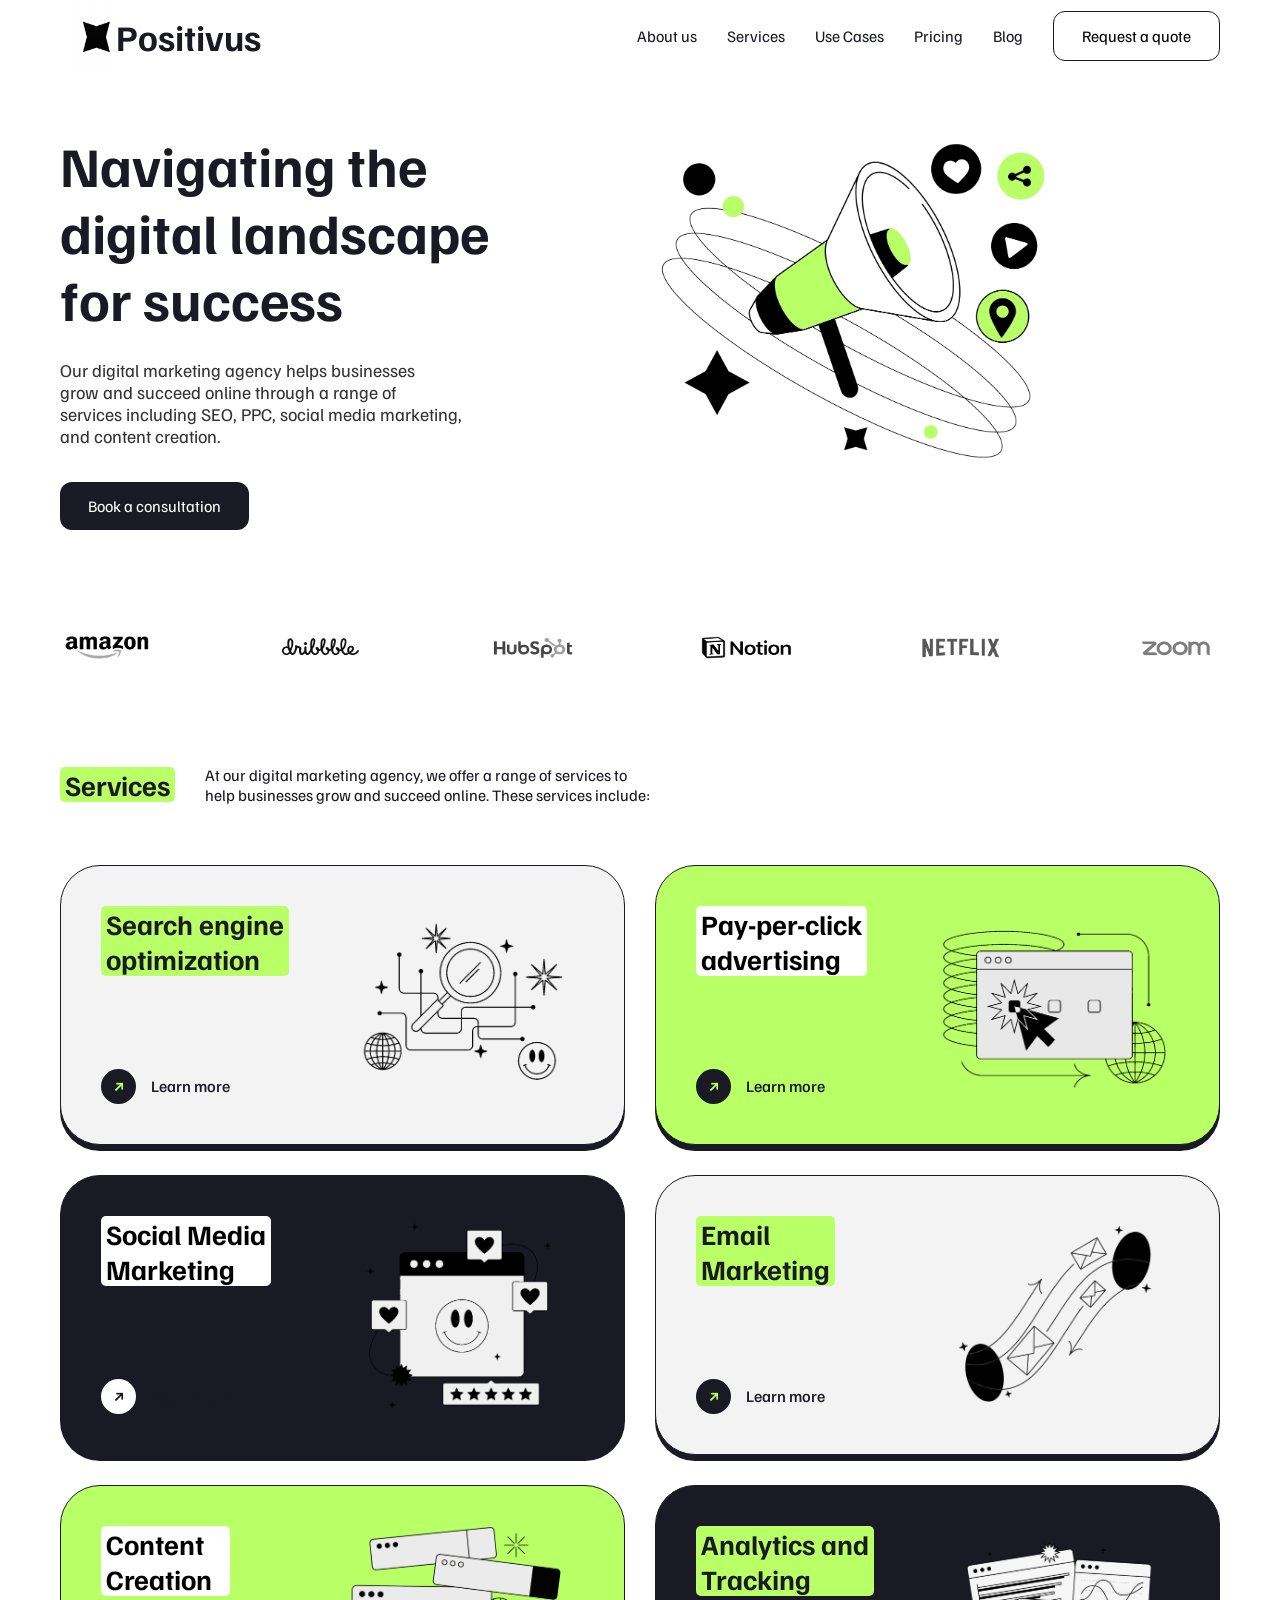
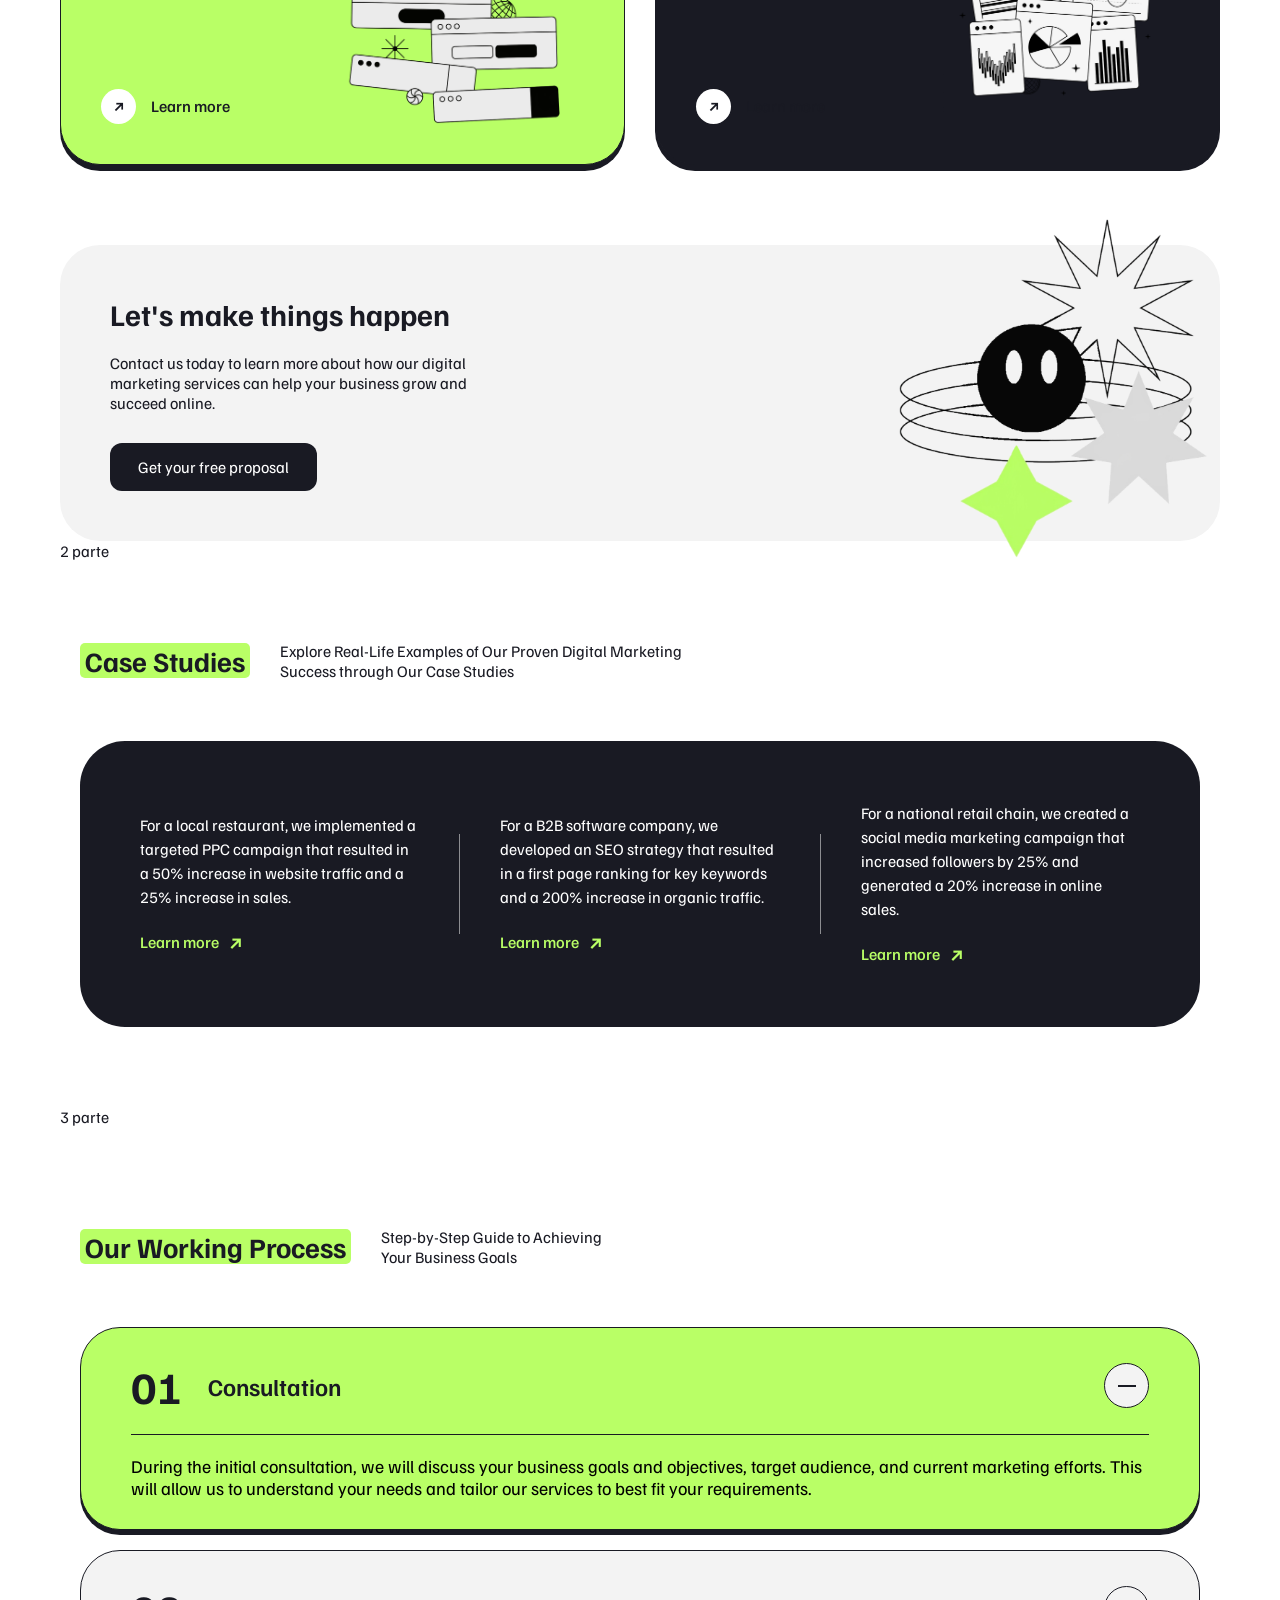
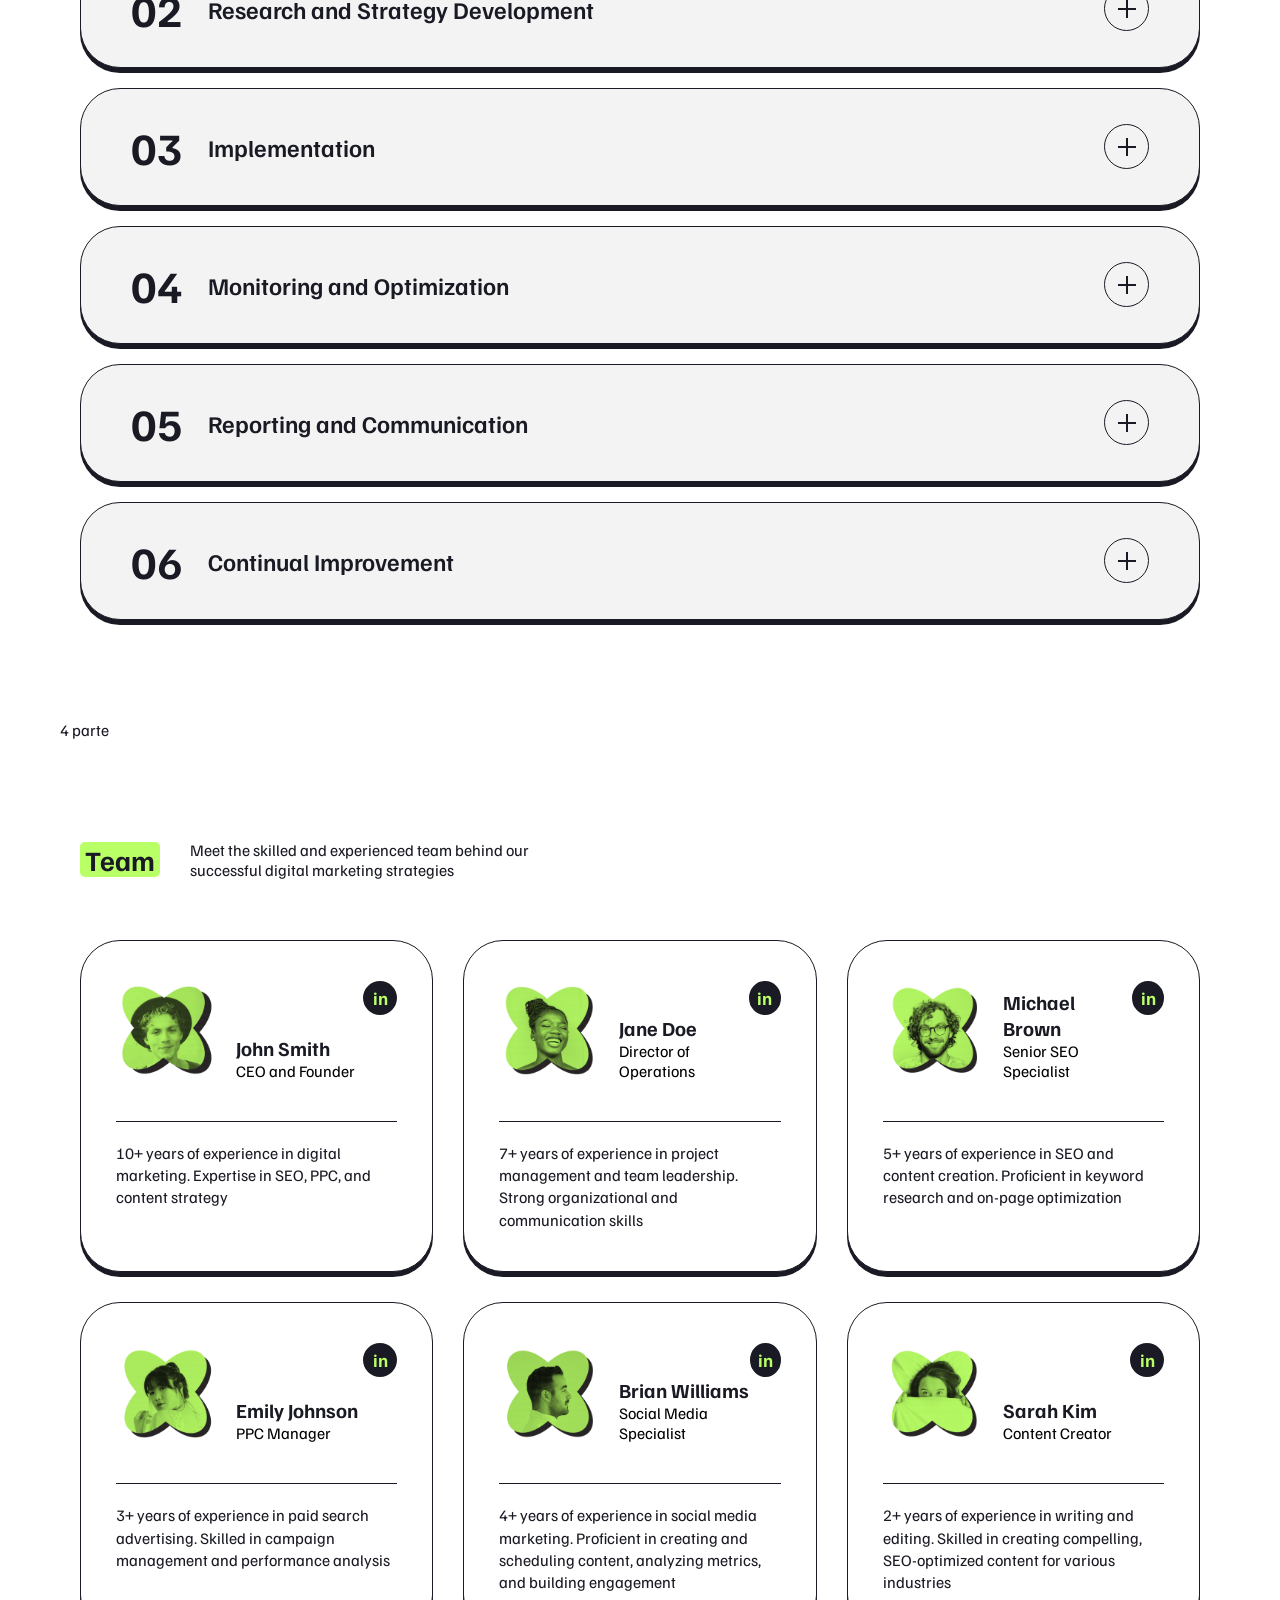
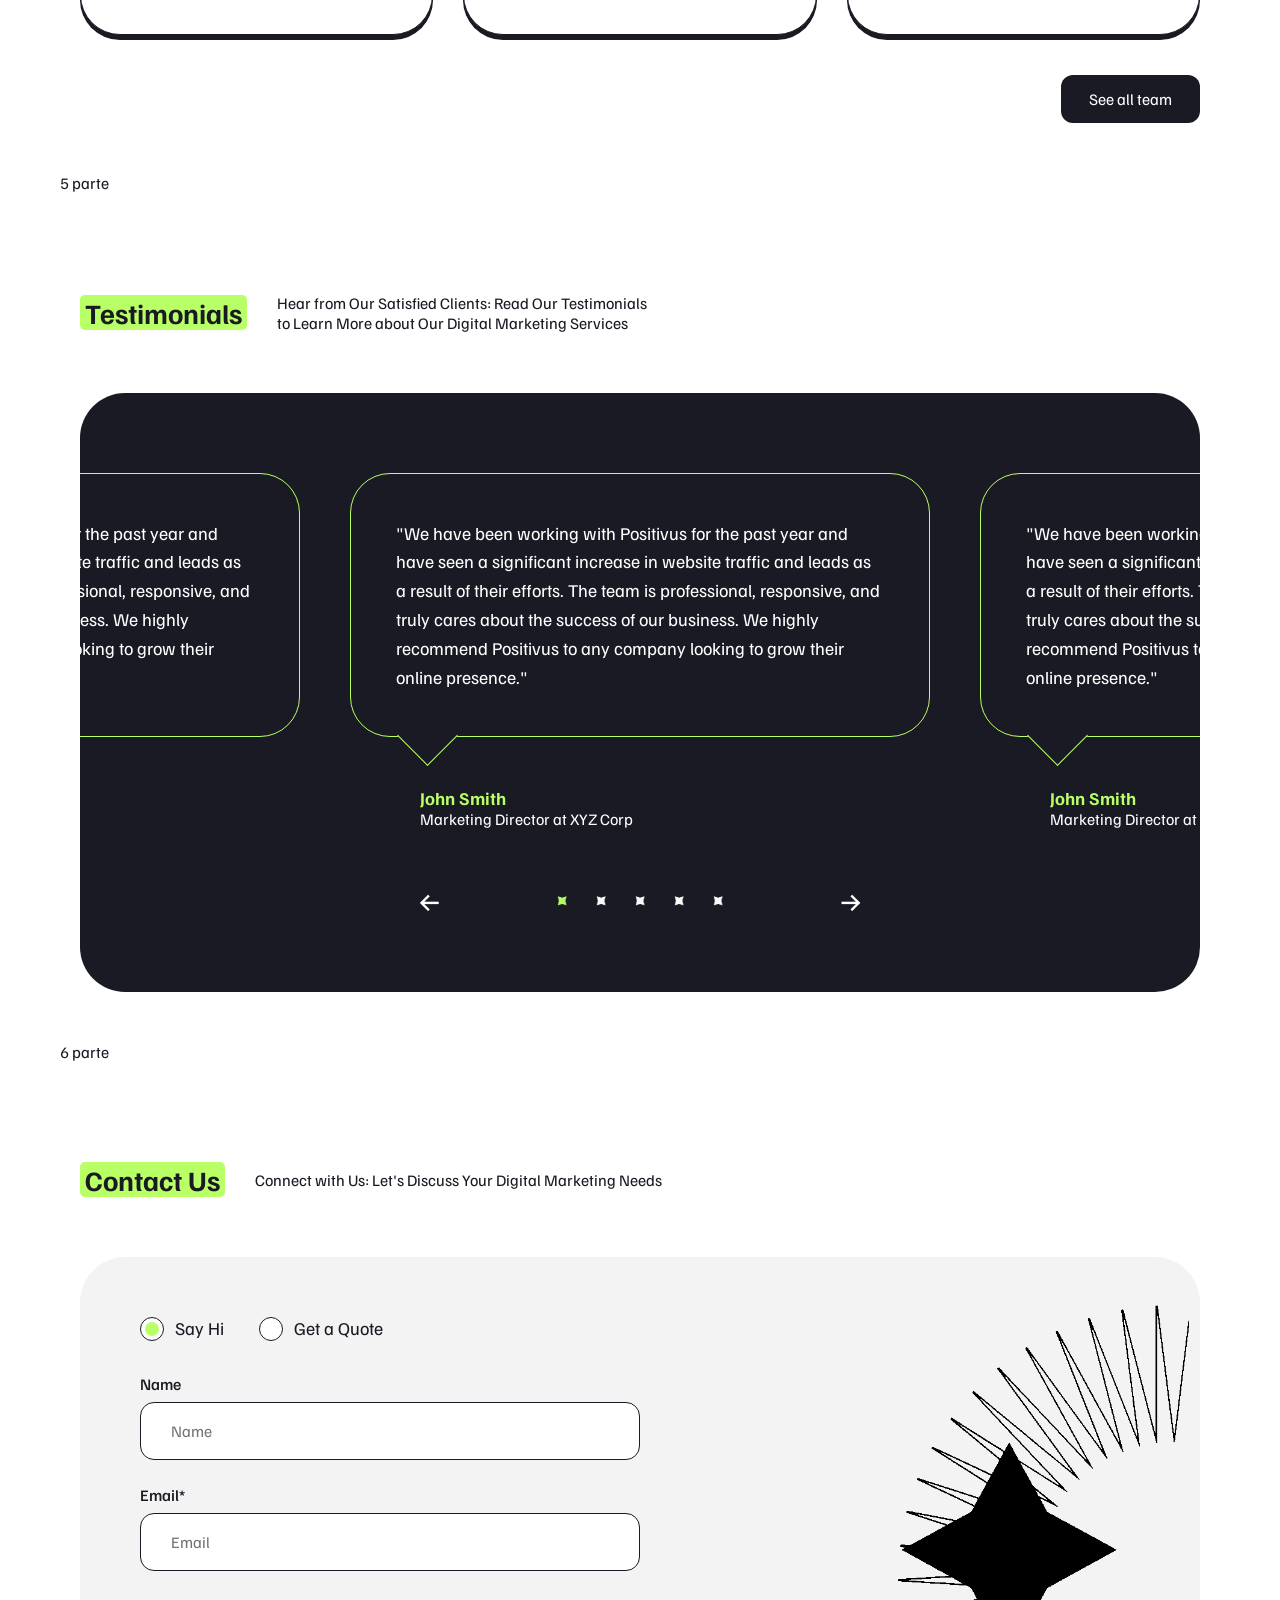
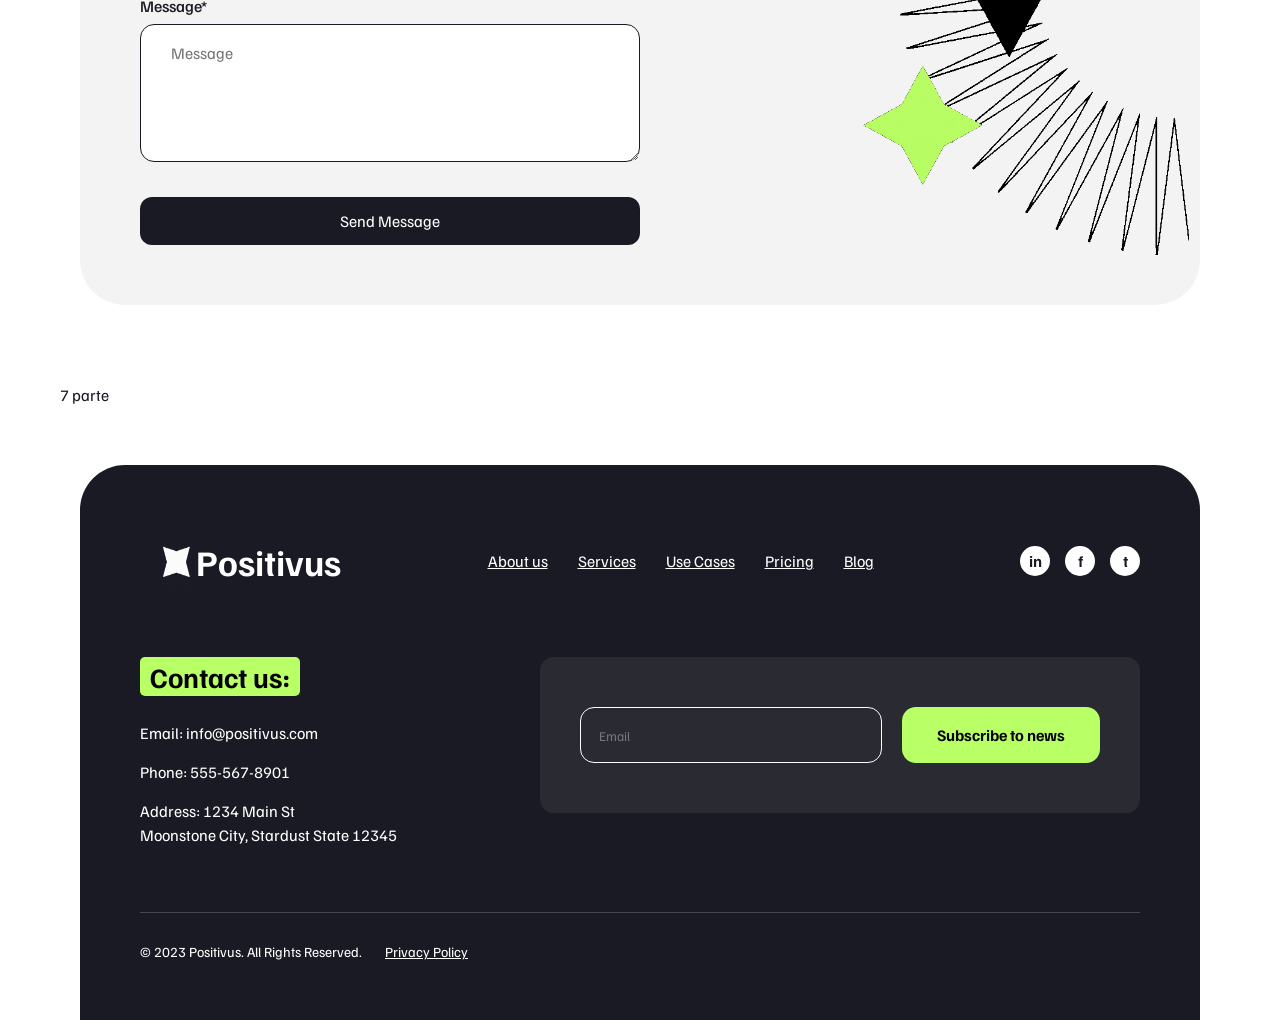
==== parte-1/index.html @ 8eca5779 "Add files via upload" ====
<!DOCTYPE html>
<html lang="en">
<head>
    <meta charset="UTF-8">
    <meta name="viewport" content="width=1200">
    <title>Positivus - Digital Marketing Agency</title>
    <link rel="stylesheet" href="style.css">
</head>
<body>

    <header>
        <nav class="container">
            <div class="logo">
                <img src="assets/logo.png" alt="Positivus Logo" width="72" height="72">
                <span>Positivus</span>
            </div>
            <ul class="nav-links">
                <li><a href="#">About us</a></li>
                <li><a href="#">Services</a></li>
                <li><a href="#">Use Cases</a></li>
                <li><a href="#">Pricing</a></li>
                <li><a href="#">Blog</a></li>
                <li><button class="btn-outline">Request a quote</button></li>
            </ul>
        </nav>
    </header>

    <main class="container">
        <section class="hero">
            <div class="hero-content">
                <h1>Navigating the<br> digital landscape<br> for success</h1>
                <p>Our digital marketing agency helps businesses<br> grow and succeed online through a range of<br> services including SEO, PPC, social media marketing,<br> and content creation.</p>
                <button class="btn-black">Book a consultation</button>
            </div>
            <div class="hero-illustration">
                <img src="assets/hero-megaphone.png" alt="Digital Marketing Illustration" class="hero-img">
            </div>
        </section>

        <div class="logos-bar">
            <img src="assets/amazon.png" alt="Amazon">
            <img src="assets/dribbble.png" alt="Dribbble">
            <img src="assets/hubspot.png" alt="HubSpot">
            <img src="assets/notion.png" alt="Notion">
            <img src="assets/netflix.png" alt="Netflix">
            <img src="assets/zoom.png" alt="Zoom">
        </div>

        <section class="services">
            <div class="section-header">
                <h2 class="label-green">Services</h2>
                <p>At our digital marketing agency, we offer a range of services to<br> help businesses grow and succeed online. These services include:</p>
            </div>

            <div class="services-grid">
                <div class="service-card bg-gray">
                    <div class="service-info">
                        <h3 class="label-green">Search engine<br>optimization</h3>
                        <div class="learn-more">
                            <div class="arrow-icon">↗</div>
                            <span>Learn more</span>
                        </div>
                    </div>
                    <div class="service-img">
                        <img src="assets/lupa.png" alt="Search Engine Optimization" class="service-icon-img">
                    </div>
                </div>

                <div class="service-card bg-green">
                    <div class="service-info">
                        <h3 class="label-white">Pay-per-click<br>advertising</h3>
                        <div class="learn-more">
                            <div class="arrow-icon">↗</div>
                            <span>Learn more</span>
                        </div>
                    </div>
                    <div class="service-img">
                        <img src="assets/mouse.png" alt="Pay-per-click advertising" class="service-icon-img">
                    </div>
                </div>

                <div class="service-card bg-black text-white">
                    <div class="service-info">
                        <h3 class="label-white">Social Media<br>Marketing</h3>
                        <div class="learn-more">
                            <div class="arrow-icon inverted">↗</div>
                            <span>Learn more</span>
                        </div>
                    </div>
                    <div class="service-img">
                        <img src="assets/cell-phone.png" alt="Social Media Marketing" class="service-icon-img">
                    </div>
                </div>

                <div class="service-card bg-gray">
                    <div class="service-info">
                        <h3 class="label-green">Email<br>Marketing</h3>
                        <div class="learn-more">
                            <div class="arrow-icon">↗</div>
                            <span>Learn more</span>
                        </div>
                    </div>
                    <div class="service-img">
                        <img src="assets/email.png" alt="Email Marketing" class="service-icon-img">
                    </div>
                </div>

                <div class="service-card bg-green">
                    <div class="service-info">
                        <h3 class="label-white">Content<br>Creation</h3>
                        <div class="learn-more">
                            <div class="arrow-icon inverted">↗</div>
                            <span>Learn more</span>
                        </div>
                    </div>
                    <div class="service-img">
                        <img src="assets/posts.png" alt="Content Creation" class="service-icon-img">
                    </div>
                </div>

                <div class="service-card bg-black text-white">
                    <div class="service-info">
                        <h3 class="label-green">Analytics and<br>Tracking</h3>
                        <div class="learn-more">
                            <div class="arrow-icon inverted">↗</div>
                            <span>Learn more</span>
                        </div>
                    </div>
                    <div class="service-img">
                    <img src="assets/graphs.png" alt="Analytics and Tracking" class="service-icon-img">
                    </div>
                </div>
            </div>
        </section>

        <section class="cta-banner">
            <div class="cta-content">
                <h3>Let's make things happen</h3>
                <p>Contact us today to learn more about how our digital<br> marketing services can help your business grow and<br> succeed online.</p>
                <button class="btn-black">Get your free proposal</button>
            </div>
            <div class="cta-visual">
                <img src="assets/emoji-star.png" alt="Emoji Star" class="floating-star">
            </div>
        </section>

        2 parte
        <section class="case-studies container">
    <div class="section-header">
        <h2 class="label-green">Case Studies</h2>
        <p>Explore Real-Life Examples of Our Proven Digital Marketing<br> Success through Our Case Studies</p>
    </div>

    <div class="case-studies-black-card">
        <div class="case-item">
            <p>For a local restaurant, we implemented a targeted PPC campaign that resulted in a 50% increase in website traffic and a 25% increase in sales.</p>
            <a href="#" class="case-link">Learn more <span>&nearr;</span></a>
        </div>

        <div class="divider"></div>

        <div class="case-item">
            <p>For a B2B software company, we developed an SEO strategy that resulted in a first page ranking for key keywords and a 200% increase in organic traffic.</p>
            <a href="#" class="case-link">Learn more <span>&nearr;</span></a>
        </div>

        <div class="divider"></div>

        <div class="case-item">
            <p>For a national retail chain, we created a social media marketing campaign that increased followers by 25% and generated a 20% increase in online sales.</p>
            <a href="#" class="case-link">Learn more <span>&nearr;</span></a>
        </div>
    </div>
</section>

    3 parte
        <section class="process-section container">
    <div class="section-header">
        <h2 class="label-green">Our Working Process</h2>
        <p>Step-by-Step Guide to Achieving<br> Your Business Goals</p>
    </div>

    <div class="accordion">
        <div class="accordion-item active">
            <div class="accordion-header">
                <div class="header-left">
                    <span class="number">01</span>
                    <span class="title">Consultation</span>
                </div>
                <div class="icon-circle"></div>
            </div>
            <div class="accordion-content">
                <hr>
                <p>During the initial consultation, we will discuss your business goals and objectives, target audience, and current marketing efforts. This will allow us to understand your needs and tailor our services to best fit your requirements.</p>
            </div>
        </div>

        <div class="accordion-item">
            <div class="accordion-header">
                <div class="header-left">
                    <span class="number">02</span>
                    <span class="title">Research and Strategy Development</span>
                </div>
                <div class="icon-circle"></div>
            </div>
            <div class="accordion-content">
                <hr>
                <p>We perform deep market research and develop a customized strategy based on your specific KPIs and industry trends.</p>
            </div>
        </div>

        <div class="accordion-item">
            <div class="accordion-header">
                <div class="header-left">
                    <span class="number">03</span>
                    <span class="title">Implementation</span>
                </div>
                <div class="icon-circle"></div>
            </div>
            <div class="accordion-content">
                <hr>
                <p>Execution of the approved strategy across all selected digital channels with constant monitoring.</p>
            </div>
        </div>

        <div class="accordion-item">
            <div class="accordion-header">
                <div class="header-left">
                    <span class="number">04</span>
                    <span class="title">Monitoring and Optimization</span>
                </div>
                <div class="icon-circle"></div>
            </div>
            <div class="accordion-content">
                <hr>
                <p>Real-time data analysis to adjust campaigns for maximum ROI and performance.</p>
            </div>
        </div>

        <div class="accordion-item">
            <div class="accordion-header">
                <div class="header-left">
                    <span class="number">05</span>
                    <span class="title">Reporting and Communication</span>
                </div>
                <div class="icon-circle"></div>
            </div>
            <div class="accordion-content">
                <hr>
                <p>Transparent monthly reports detailing progress, insights, and next steps for your business.</p>
            </div>
        </div>

        <div class="accordion-item">
            <div class="accordion-header">
                <div class="header-left">
                    <span class="number">06</span>
                    <span class="title">Continual Improvement</span>
                </div>
                <div class="icon-circle"></div>
            </div>
            <div class="accordion-content">
                <hr>
                <p>Constant evolution of strategies to stay ahead of the competition and market changes.</p>
            </div>
        </div>
    </div>
</section>

4 parte
<section class="team-section container">
    <div class="section-header">
        <h2 class="label-green">Team</h2>
        <p>Meet the skilled and experienced team behind our<br> successful digital marketing strategies</p>
    </div>

    <div class="team-grid">
        <div class="team-card">
            <div class="card-top">
                <div class="member-info">
                    <img src="assets/john.png" alt="John Smith" class="team-member-icon">
                    <div class="name-box">
                        <h4>John Smith</h4>
                        <span>CEO and Founder</span>
                    </div>
                </div>
                <a href="#" class="linkedin-icon">in</a>
            </div>
            <hr>
            <p>10+ years of experience in digital marketing. Expertise in SEO, PPC, and content strategy</p>
        </div>

        <div class="team-card">
            <div class="card-top">
                <div class="member-info">
                    <img src="assets/jane.png" alt="Jane Doe" class="team-member-icon">
                    <div class="name-box">
                        <h4>Jane Doe</h4>
                        <span>Director of Operations</span>
                    </div>
                </div>
                <a href="#" class="linkedin-icon">in</a>
            </div>
            <hr>
            <p>7+ years of experience in project management and team leadership. Strong organizational and communication skills</p>
        </div>

        <div class="team-card">
            <div class="card-top">
                <div class="member-info">
                    <img src="assets/michael.png" alt="Michael Brown" class="team-member-icon">
                    <div class="name-box">
                        <h4>Michael Brown</h4>
                        <span>Senior SEO Specialist</span>
                    </div>
                </div>
                <a href="#" class="linkedin-icon">in</a>
            </div>
            <hr>
            <p>5+ years of experience in SEO and content creation. Proficient in keyword research and on-page optimization</p>
        </div>

        <div class="team-card">
            <div class="card-top">
                <div class="member-info">
                    <img src="assets/emily.png" alt="Emily Johnson" class="team-member-icon">
                    <div class="name-box">
                        <h4>Emily Johnson</h4>
                        <span>PPC Manager</span>
                    </div>
                </div>
                <a href="#" class="linkedin-icon">in</a>
            </div>
            <hr>
            <p>3+ years of experience in paid search advertising. Skilled in campaign management and performance analysis</p>
        </div>

        <div class="team-card">
            <div class="card-top">
                <div class="member-info">
                    <img src="assets/brian.png" alt="Brian Williams" class="team-member-icon">
                    <div class="name-box">
                        <h4>Brian Williams</h4>
                        <span>Social Media Specialist</span>
                    </div>
                </div>
                <a href="#" class="linkedin-icon">in</a>
            </div>
            <hr>
            <p>4+ years of experience in social media marketing. Proficient in creating and scheduling content, analyzing metrics, and building engagement</p>
        </div>

        <div class="team-card">
            <div class="card-top">
                <div class="member-info">
                    <img src="assets/sarah.png" alt="Sarah Kim" class="team-member-icon">
                    <div class="name-box">
                        <h4>Sarah Kim</h4>
                        <span>Content Creator</span>
                    </div>
                </div>
                <a href="#" class="linkedin-icon">in</a>
            </div>
            <hr>
            <p>2+ years of experience in writing and editing. Skilled in creating compelling, SEO-optimized content for various industries</p>
        </div>
    </div>

    <div class="team-footer">
        <button class="btn-black">See all team</button>
    </div>
</section>

5 parte
<section class="testimonials-section container">
    <div class="section-header">
        <h2 class="label-green">Testimonials</h2>
        <p>Hear from Our Satisfied Clients: Read Our Testimonials<br> to Learn More about Our Digital Marketing Services</p>
    </div>

    <div class="testimonials-container">
        <div class="carousel-track" id="sliderTrack">
            
            <div class="testimonial-card">
                <div class="speech-bubble">
                    <p>"We have been working with Positivus for the past year and have seen a significant increase in website traffic and leads as a result of their efforts. The team is professional, responsive, and truly cares about the success of our business. We highly recommend Positivus to any company looking to grow their online presence."</p>
                </div>
                <div class="client-details">
                    <span class="client-name">John Smith</span>
                    <span class="client-role">Marketing Director at XYZ Corp</span>
                </div>
            </div>

            <div class="testimonial-card">
                <div class="speech-bubble">
                    <p>"We have been working with Positivus for the past year and have seen a significant increase in website traffic and leads as a result of their efforts. The team is professional, responsive, and truly cares about the success of our business. We highly recommend Positivus to any company looking to grow their online presence."</p>
                </div>
                <div class="client-details">
                    <span class="client-name">John Smith</span>
                    <span class="client-role">Marketing Director at XYZ Corp</span>
                </div>
            </div>

            <div class="testimonial-card">
                <div class="speech-bubble">
                    <p>"We have been working with Positivus for the past year and have seen a significant increase in website traffic and leads as a result of their efforts. The team is professional, responsive, and truly cares about the success of our business. We highly recommend Positivus to any company looking to grow their online presence."</p>
                </div>
                <div class="client-details">
                    <span class="client-name">John Smith</span>
                    <span class="client-role">Marketing Director at XYZ Corp</span>
                </div>
            </div>

            <!-- Adicione mais cards conforme necessário -->

        </div>

        <div class="carousel-controls">
            <button class="nav-btn" id="prevBtn" aria-label="Previous">←</button>
            <div class="indicators" id="sliderDots"> 
                <span class="logo-dot active"></span>
                <span class="logo-dot"></span>
                <span class="logo-dot"></span>
                <span class="logo-dot"></span>
                <span class="logo-dot"></span>
            </div>
            <button class="nav-btn" id="nextBtn" aria-label="Next">→</button>
        </div>
    </div>
</section>

6 parte
<section class="contact-section container">
    <div class="section-header">
        <h2 class="label-green">Contact Us</h2>
        <p>Connect with Us: Let's Discuss Your Digital Marketing Needs</p>
    </div>

    <div class="contact-card bg-gray">
        <form class="contact-form">
            <div class="radio-group">
                <label class="radio-container">
                    <input type="radio" name="subject" checked>
                    <span class="checkmark"></span>
                    Say Hi
                </label>
                <label class="radio-container">
                    <input type="radio" name="subject">
                    <span class="checkmark"></span>
                    Get a Quote
                </label>
            </div>

            <div class="field-group">
                <label for="name">Name</label>
                <input type="text" id="name" placeholder="Name" required>
            </div>

            <div class="field-group">
                <label for="email">Email*</label>
                <input type="email" id="email" placeholder="Email" required>
            </div>

            <div class="field-group">
                <label for="message">Message*</label>
                <textarea id="message" placeholder="Message" rows="5" required></textarea>
            </div>

            <button type="submit" class="btn-black btn-full">Send Message</button>
        </form>

        <div class="contact-illustration">
            <img src="assets/detail.png" alt="Contact Illustration" class="contact-detail-img">
        </div>
    </div>
</section>

7 parte
<footer class="footer container">
    <div class="footer-inner bg-black">
        <div class="footer-top">
            <div class="footer-brand">
                <div class="logo white">
                    <img src="assets/logo.png" alt="Positivus Logo" width="72" height="72">
                    <span>Positivus</span>
                </div>
            </div>
            <ul class="footer-nav">
                <li><a href="#">About us</a></li>
                <li><a href="#">Services</a></li>
                <li><a href="#">Use Cases</a></li>
                <li><a href="#">Pricing</a></li>
                <li><a href="#">Blog</a></li>
            </ul>
            <div class="footer-socials">
                <a href="#" class="social-icon">in</a>
                <a href="#" class="social-icon">f</a>
                <a href="#" class="social-icon">t</a>
            </div>
        </div>

        <div class="footer-middle">
            <div class="footer-contact">
                <h4 class="label-green">Contact us:</h4>
                <p>Email: info@positivus.com</p>
                <p>Phone: 555-567-8901</p>
                <p>Address: 1234 Main St<br>Moonstone City, Stardust State 12345</p>
            </div>
            <div class="footer-newsletter">
                <form class="newsletter-box">
                    <input type="email" placeholder="Email" required>
                    <button type="submit" class="btn-green">Subscribe to news</button>
                </form>
            </div>
        </div>

        <hr class="footer-divider">

        <div class="footer-bottom">
            <p>© 2023 Positivus. All Rights Reserved. <a href="#">Privacy Policy</a></p>
        </div>
    </div>
</footer>

    </main>

</body>
</html>
---- parte-1/style.css ----
/* PALETA DE CORES POSITIVUS */
@import url('https://fonts.googleapis.com/css2?family=Familjen+Grotesk:wght@400;500;700&display=swap');

:root {
    --green: #b9ff66;
    --black: #191a23;
    --gray: #f3f3f3;
    --white: #ffffff;
}

* {
    margin: 0;
    padding: 0;
    box-sizing: border-box;
    font-family: 'Familjen Grotesk', sans-serif;
}

body {
    background-color: var(--white);
    color: var(--black);
    min-width: 1200px;
    overflow-x: hidden;
}

.container {
    max-width: 1200px;
    margin: 0 auto;
    padding: 0 20px;
}

/* NAVIGATION */
nav {
    display: flex;
    justify-content: space-between;
    align-items: center;
    padding: 30px 0;
}

.logo {
    display: flex;
    align-items: center;
    gap: 2px;
    font-size: 36px;
    font-weight: bold;
}

.logo img {
    margin-right: -18px; /* Remove o excesso de transparência da lateral da logo */
}

.nav-links {
    display: flex;
    list-style: none;
    align-items: center;
    gap: 30px;
}

.nav-links a {
    text-decoration: none;
    color: var(--black);
    font-size: 16px;
}

/* BUTTONS */
button {
    padding: 14px 28px;
    border-radius: 12px;
    font-size: 16px;
    cursor: pointer;
    transition: 0.2s;
}

.btn-outline {
    background: transparent;
    border: 1px solid var(--black);
}

.btn-black {
    background: var(--black);
    color: white;
    border: none;
}

.btn-black:hover {
    background: #333;
}

/* HERO */
.hero {
    display: grid;
    grid-template-columns: 1fr 1fr;
    gap: 40px;
    padding: 60px 0;
}

.hero h1 {
    font-size: 56px;
    line-height: 1.2;
    margin-bottom: 25px;
}

.hero p {
    font-size: 18px;
    margin-bottom: 35px;
    color: #333;
}

.hero-img {
    width: 100%;
    max-width: 400px;
}

/* LOGOS */
.logos-bar {
    display: flex;
    justify-content: space-between;
    padding: 40px 0;
    filter: grayscale(100%) brightness(0);
    opacity: 1;
    font-size: 20px;
    font-weight: bold;
}

.logos-bar img {
    max-height: 35px;
    width: auto;
}

/* SERVICES */
.section-header {
    display: flex;
    align-items: center;
    gap: 30px;
    margin: 60px 0;
}

.label-green {
    background: var(--green);
    padding: 0 5px;
    border-radius: 5px;
    font-size: 28px;
    display: inline-block;
}

.label-white {
    background: var(--white);
    padding: 0 5px;
    border-radius: 5px;
    font-size: 28px;
    color: black;
    display: inline-block;
}

.services-grid {
    display: grid;
    grid-template-columns: 1fr 1fr;
    gap: 30px;
}

.service-card {
    border: 1px solid var(--black);
    border-radius: 40px;
    padding: 40px;
    display: flex;
    justify-content: space-between;
    box-shadow: 0 6px 0px var(--black); /* A SOMBRA DO DESIGN */
    height: 280px;
}

.bg-gray { background: var(--gray); }
.bg-green { background: var(--green); }
.bg-black { background: var(--black); }

.service-info {
    display: flex;
    flex-direction: column;
    justify-content: space-between;
}

.learn-more {
    display: flex;
    align-items: center;
    gap: 15px;
    font-weight: 500;
}

.arrow-icon {
    width: 35px;
    height: 35px;
    background: var(--black);
    color: var(--green);
    border-radius: 50%;
    display: flex;
    align-items: center;
    justify-content: center;
}

.arrow-icon.inverted {
    background: var(--white);
    color: var(--black);
}

.service-img {
    display: flex;
    align-items: center;
    justify-content: center;
    font-size: 80px;
}

.service-icon-img {
    width:250px;
    height: auto;
}

/* CTA BANNER */
.cta-banner {
    background: var(--gray);
    margin-top: 80px;
    border-radius: 40px;
    padding: 50px;
    display: grid;
    grid-template-columns: 1.5fr 1fr;
    position: relative;
}

.cta-banner h3 { font-size: 30px; margin-bottom: 20px; }
.cta-banner p { margin-bottom: 30px; max-width: 450px; }

.floating-star {
    width: 390px;
    position: absolute;
    right: -30px;
    top: 50%;
    transform: translateY(-50%);
}

/*2 parte*/
/* CASE STUDIES SECTION */
.case-studies {
    margin-top: 80px;
    margin-bottom: 80px;
}

.case-studies-black-card {
    background-color: var(--black);
    color: var(--white);
    padding: 60px;
    border-radius: 45px;
    display: flex;
    justify-content: space-between;
    align-items: center;
    gap: 40px;
}

.case-item {
    flex: 1;
}

.case-item p {
    font-size: 16px;
    line-height: 1.5;
    margin-bottom: 20px;
}

.case-link {
    color: var(--green);
    text-decoration: none;
    font-weight: 500;
    display: flex;
    align-items: center;
    gap: 8px;
    transition: 0.3s;
}

.case-link:hover {
    gap: 12px; /* Efeitozinho de empurrar a seta */
}

.case-link span {
    font-size: 20px;
}

/* Linha divisória vertical */
.divider {
    width: 1px;
    height: 100px;
    background-color: var(--white);
    opacity: 0.5;
}

/* Responsivo: Em telas menores, os cases ficam um embaixo do outro */
@media (max-width: 768px) {
    .case-studies-black-card {
        flex-direction: column;
        padding: 40px;
    }
    .divider {
        width: 100%;
        height: 1px;
    }
}

/*3 parte*/

/* PROCESS SECTION */
.process-section {
    margin-top: 100px;
    padding-bottom: 100px;
}

.accordion {
    display: flex;
    flex-direction: column;
    gap: 20px;
}

.accordion-item {
    background-color: var(--gray);
    border: 1px solid var(--black);
    border-radius: 40px;
    padding: 30px 50px;
    box-shadow: 0 5px 0px var(--black);
    transition: all 0.3s ease;
    cursor: pointer;
}

/* Quando o item está aberto */
.accordion-item.active {
    background-color: var(--green);
}

.accordion-header {
    display: flex;
    justify-content: space-between;
    align-items: center;
}

.header-left {
    display: flex;
    align-items: center;
    gap: 25px;
}

.number {
    font-size: 45px;
    font-weight: bold;
}

.title {
    font-size: 24px;
    font-weight: 600;
}

/* O Botão +/- */
.icon-circle {
    width: 45px;
    height: 45px;
    border: 1px solid var(--black);
    border-radius: 50%;
    position: relative;
    background-color: var(--gray);
}

/* Linhas do ícone (o "mais") */
.icon-circle::before,
.icon-circle::after {
    content: "";
    position: absolute;
    background-color: var(--black);
    top: 50%;
    left: 50%;
    transform: translate(-50%, -50%);
}

/* Linha horizontal */
.icon-circle::before {
    width: 18px;
    height: 2px;
}

/* Linha vertical (some quando active) */
.icon-circle::after {
    width: 2px;
    height: 18px;
    transition: 0.3s;
}

.accordion-item.active .icon-circle::after {
    transform: translate(-50%, -50%) rotate(90deg);
    opacity: 0;
}

/* Conteúdo escondido */
.accordion-content {
    max-height: 0;
    overflow: hidden;
    transition: max-height 0.3s ease-out;
}

.accordion-item.active .accordion-content {
    max-height: 300px; /* Altura suficiente para o texto */
    margin-top: 20px;
}

.accordion-content hr {
    border: none;
    border-top: 1px solid var(--black);
    margin-bottom: 20px;
}

.accordion-content p {
    font-size: 18px;
    color: #000;
}

/*4 parte*/
/* TEAM SECTION */
.team-section {
    margin-top: 100px;
    padding-bottom: 50px;
}

.team-grid {
    display: grid;
    grid-template-columns: repeat(3, 1fr);
    gap: 30px;
    margin-top: 50px;
}

.team-card {
    border: 1px solid var(--black);
    border-radius: 40px;
    padding: 40px 35px;
    box-shadow: 0 5px 0px var(--black);
    background-color: var(--white);
    display: flex;
    flex-direction: column;
}

.card-top {
    display: flex;
    justify-content: space-between;
    align-items: flex-start;
    margin-bottom: 20px;
}

.member-info {
    display: flex;
    align-items: flex-end;
    gap: 20px;
}

.team-member-icon {
    width: 100px;
    height: 100px;
    object-fit: contain;
}

.name-box h4 {
    font-size: 20px;
    font-weight: 700;
}

.name-box span {
    font-size: 16px;
    color: #000;
}

.linkedin-icon {
    width: 34px;
    height: 34px;
    background-color: var(--black);
    color: var(--green);
    border-radius: 50%;
    display: flex;
    align-items: center;
    justify-content: center;
    text-decoration: none;
    font-weight: bold;
    font-size: 18px;
}

.team-card hr {
    border: none;
    border-top: 1px solid var(--black);
    margin: 20px 0;
}

.team-card p {
    font-size: 16px;
    line-height: 1.4;
}

.team-footer {
    display: flex;
    justify-content: flex-end;
    margin-top: 40px;
}

/* Ajuste Responsivo */
@media (max-width: 1024px) {
    .team-grid { grid-template-columns: repeat(2, 1fr); }
}
@media (max-width: 768px) {
    .team-grid { grid-template-columns: 1fr; }
}

/*5 parte*/
.testimonials-section { 
    margin-top: 100px; 
    padding-bottom: 50px; 
}

.testimonials-container {
    background-color: var(--black);
    padding: 80px 0 60px 0;
    border-radius: 45px;
    margin-top: 50px;
    overflow: hidden;
    position: relative;
}

.carousel-track {
    display: flex;
    gap: 30px;
    transition: transform 0.5s ease-in-out;
    /* Centraliza os itens inicialmente no track */
    justify-content: center; 
}

.testimonial-card {
    flex: 0 0 600px; /* Largura fixa para permitir que cards vizinhos apareçam cortados */
    display: flex;
    flex-direction: column;
    padding: 0 10px;
}

.speech-bubble {
    background-color: transparent;
    border: 1px solid var(--green);
    border-radius: 40px;
    padding: 45px;
    position: relative;
    margin-bottom: 50px;
}

.speech-bubble p {
    color: var(--white);
    font-size: 18px;
    line-height: 1.6;
}

/* Triângulo do balão */
.speech-bubble::after {
    content: "";
    position: absolute;
    bottom: -21px; /* Ajuste para sobrepor a borda */
    left: 55px;
    width: 42px;
    height: 42px;
    background-color: var(--black);
    border-left: 1px solid var(--green);
    border-bottom: 1px solid var(--green);
    transform: rotate(-45deg);
}

.client-details {
    display: flex;
    flex-direction: column;
    margin-left: 70px;
}

.client-name {
    color: var(--green);
    font-weight: bold;
    font-size: 18px;
}

.client-role {
    color: var(--white);
    font-size: 16px;
}

/* CONTROLES */
.carousel-controls {
    display: flex;
    justify-content: center;
    align-items: center;
    gap: 80px;
    margin-top: 40px;
}

.indicators {
    display: flex;
    gap: 15px;
}

.logo-dot {
    width: 24px; /* Aumentado para melhor visibilidade */
    height: 24px;
    cursor: pointer;
    transition: 0.3s;
    display: inline-block;
    background-color: var(--white); /* Cor padrão: branco */
    
    /* Usar a logo como máscara para a forma */
    -webkit-mask-image: url('assets/logo.png');
    mask-image: url('assets/logo.png');
    -webkit-mask-size: contain;
    mask-size: contain;
    -webkit-mask-repeat: no-repeat;
    mask-repeat: no-repeat;
    -webkit-mask-position: center;
    mask-position: center;
}

.logo-dot.active {
    background-color: var(--green); /* Cor ativa: verde-limão */
}

.nav-btn {
    background: none;
    border: none;
    color: white;
    font-size: 28px;
    cursor: pointer;
    transition: 0.3s;
}

.nav-btn:hover { color: var(--green); transform: scale(1.1); }

@media (max-width: 768px) {
    .testimonial-card {
        flex: 0 0 85%;
    }
    .carousel-controls { gap: 30px; }
}

/*6 parte*/
/* CONTACT SECTION */
.contact-section {
    margin-top: 100px;
    padding-bottom: 80px;
}

.contact-card {
    display: grid;
    grid-template-columns: 1fr 1fr; /* Dividido entre form e ilustração */
    padding: 60px;
    border-radius: 45px;
    position: relative;
    overflow: hidden; /* Corta a ilustração que vaza */
}

.contact-form {
    display: flex;
    flex-direction: column;
    gap: 25px;
    z-index: 2;
}

/* CUSTOM RADIO BUTTONS */
.radio-group {
    display: flex;
    gap: 35px;
    margin-bottom: 10px;
}

.radio-container {
    display: flex;
    align-items: center;
    position: relative;
    padding-left: 35px;
    cursor: pointer;
    font-size: 18px;
    user-select: none;
}

.radio-container input {
    position: absolute;
    opacity: 0;
    cursor: pointer;
}

.checkmark {
    position: absolute;
    top: 0;
    left: 0;
    height: 24px;
    width: 24px;
    background-color: white;
    border: 1px solid var(--black);
    border-radius: 50%;
}

.radio-container:hover input ~ .checkmark {
    background-color: #eee;
}

.radio-container input:checked ~ .checkmark {
    background-color: white;
}

.checkmark:after {
    content: "";
    position: absolute;
    display: none;
}

.radio-container input:checked ~ .checkmark:after {
    display: block;
}

.radio-container .checkmark:after {
    top: 4px;
    left: 4px;
    width: 14px;
    height: 14px;
    border-radius: 50%;
    background: var(--green); /* Cor neon da imagem */
}

/* INPUT FIELDS */
.field-group {
    display: flex;
    flex-direction: column;
    gap: 8px;
}

.field-group label {
    font-size: 16px;
    font-weight: 500;
}

.field-group input, 
.field-group textarea {
    padding: 18px 30px;
    border: 1px solid var(--black);
    border-radius: 14px;
    background-color: var(--white);
    font-size: 16px;
    outline: none;
}

.field-group input:focus, 
.field-group textarea:focus {
    box-shadow: 0 0 0 2px var(--green);
}

.btn-full {
    width: 100%;
    margin-top: 10px;
}

/* ILLUSTRATION SIDE */
.contact-illustration {
    position: absolute;
    right: 0;
    top: 50%;
    transform: translateY(-50%);
    width: 58%;
    height: 100%;
    display: flex;
    justify-content: flex-end;
    align-items: center;
    pointer-events: none; /* Não atrapalha cliques no form */
}

.contact-detail-img {
    max-width: 100%;
    max-height: 117%;
    object-fit: contain;
}

/* Responsividade */
@media (max-width: 992px) {
    .contact-card {
        grid-template-columns: 1fr;
        padding: 40px 20px;
    }
    .contact-illustration {
        display: none; /* Esconde a arte no mobile para dar espaço ao form */
    }
}

/*7 parte*/
/* FOOTER SECTION */
.footer {
    margin-top: 60px;
    padding-bottom: 0;
}

.footer-inner {
    padding: 60px;
    border-radius: 45px 45px 0 0; /* Arredondado só em cima como na imagem */
    color: var(--white);
}

.footer-top {
    display: flex;
    justify-content: space-between;
    align-items: center;
    margin-bottom: 60px;
}

.logo.white {
    color: white;
    display: flex;
    align-items: center;
    gap: 2px;
    font-size: 36px;
    font-weight: bold;
}

.logo.white img {
    filter: brightness(0) invert(1);
}

.footer-nav {
    display: flex;
    list-style: none;
    gap: 30px;
}

.footer-nav a {
    color: white;
    text-decoration: underline; /* Links do footer são sublinhados na imagem */
    font-size: 16px;
}

.footer-socials {
    display: flex;
    gap: 15px;
}

.social-icon {
    width: 30px;
    height: 30px;
    background-color: white;
    color: var(--black);
    border-radius: 50%;
    display: flex;
    align-items: center;
    justify-content: center;
    text-decoration: none;
    font-weight: bold;
}

/* MIDDLE FOOTER */
.footer-middle {
    display: flex;
    justify-content: space-between;
    align-items: flex-start;
    margin-bottom: 50px;
    gap: 40px;
}

.footer-contact h4 {
    margin-bottom: 25px;
    color: black; /* O texto dentro do fundo verde na imagem é preto */
    padding: 2px 10px;
    display: inline-block;
}

.footer-contact p {
    margin-bottom: 15px;
    line-height: 1.5;
}

/* NEWSLETTER */
.footer-newsletter {
    background-color: #292a32; /* Tom de cinza escuro do box */
    padding: 50px 40px;
    border-radius: 14px;
    flex: 1;
    max-width: 600px;
}

.newsletter-box {
    display: flex;
    gap: 20px;
}

.newsletter-box input {
    flex: 1;
    padding: 18px;
    background: transparent;
    border: 1px solid white;
    border-radius: 14px;
    color: white;
}

.btn-green {
    background-color: var(--green);
    color: black;
    border: none;
    padding: 18px 35px;
    border-radius: 14px;
    font-weight: bold;
    cursor: pointer;
}

/* BOTTOM FOOTER */
.footer-divider {
    border: none;
    border-top: 1px solid rgba(255, 255, 255, 0.2);
    margin-bottom: 30px;
}

.footer-bottom p {
    font-size: 14px;
}

.footer-bottom a {
    color: white;
    margin-left: 20px;
}

/* Responsividade */
@media (max-width: 992px) {
    .footer-top, .footer-middle {
        flex-direction: column;
        align-items: center;
        text-align: center;
    }
    .footer-nav { flex-direction: column; gap: 15px; margin: 30px 0; }
    .newsletter-box { flex-direction: column; }
}
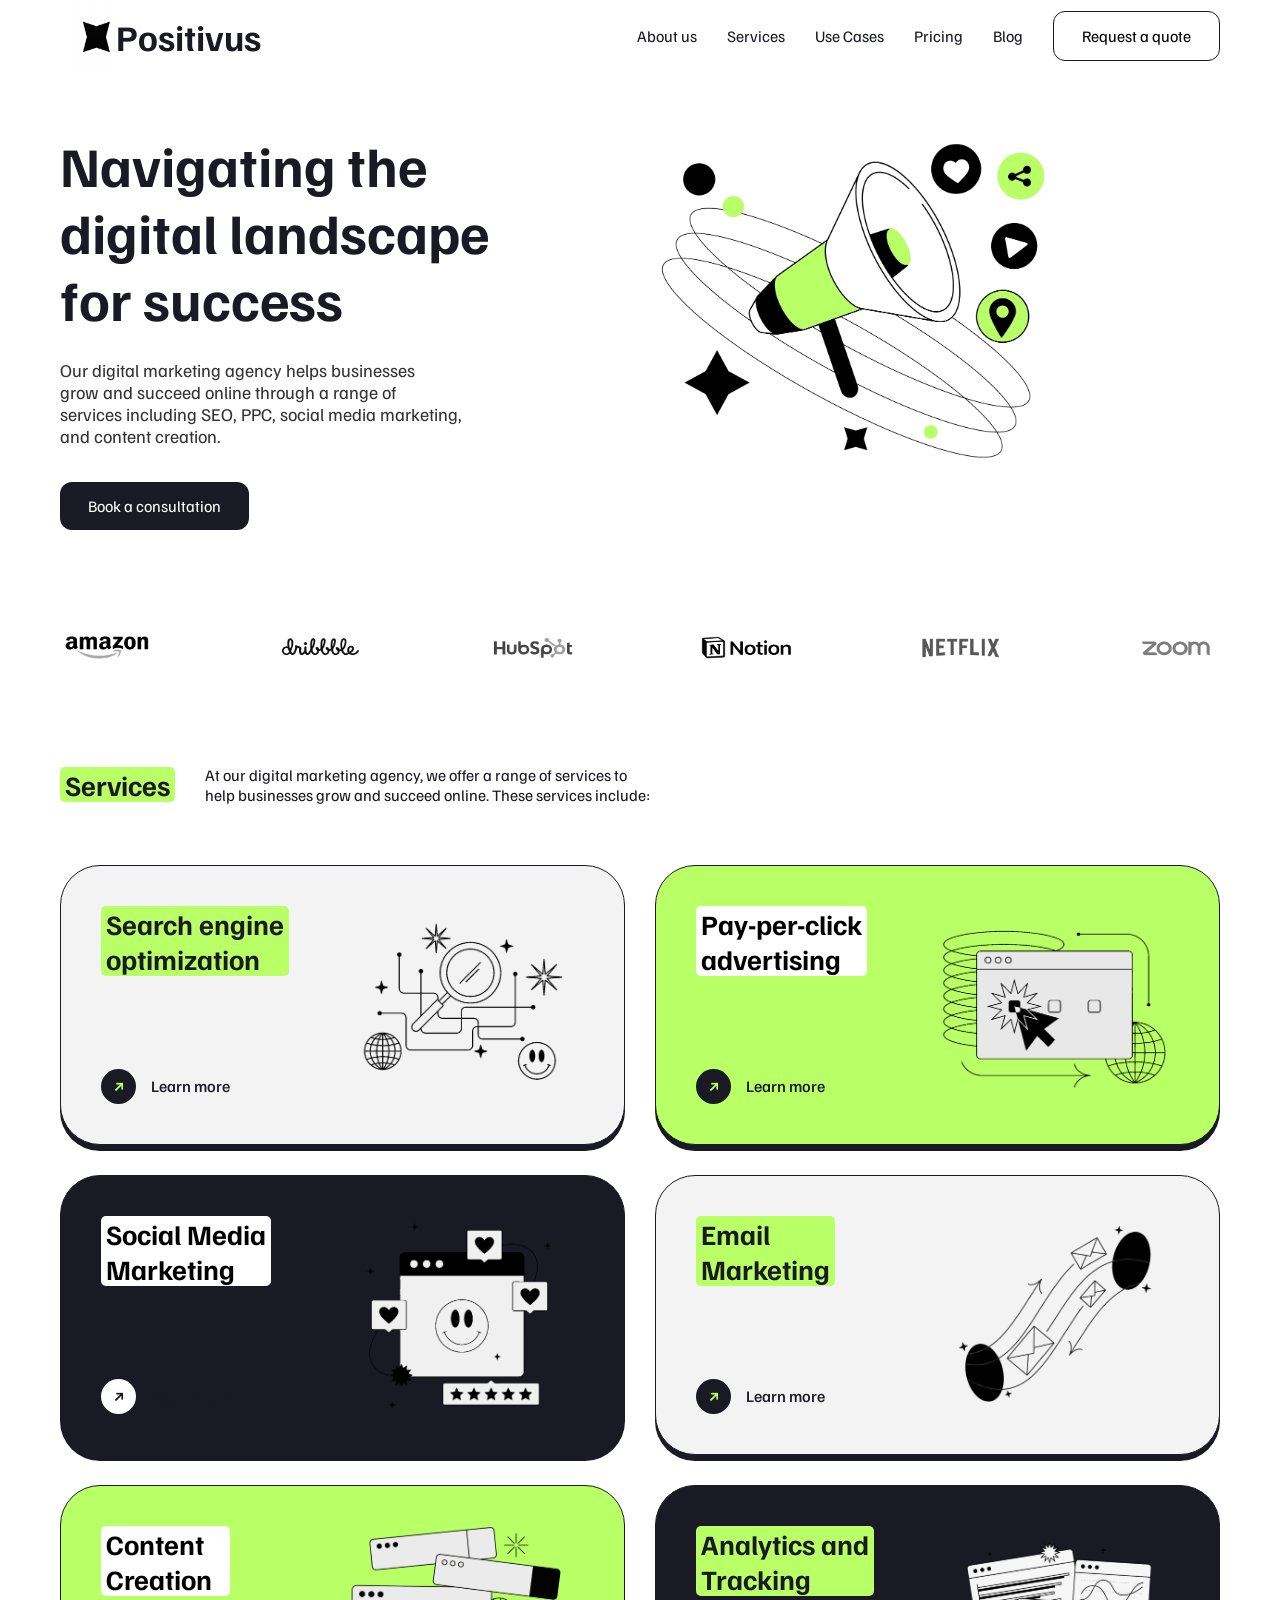
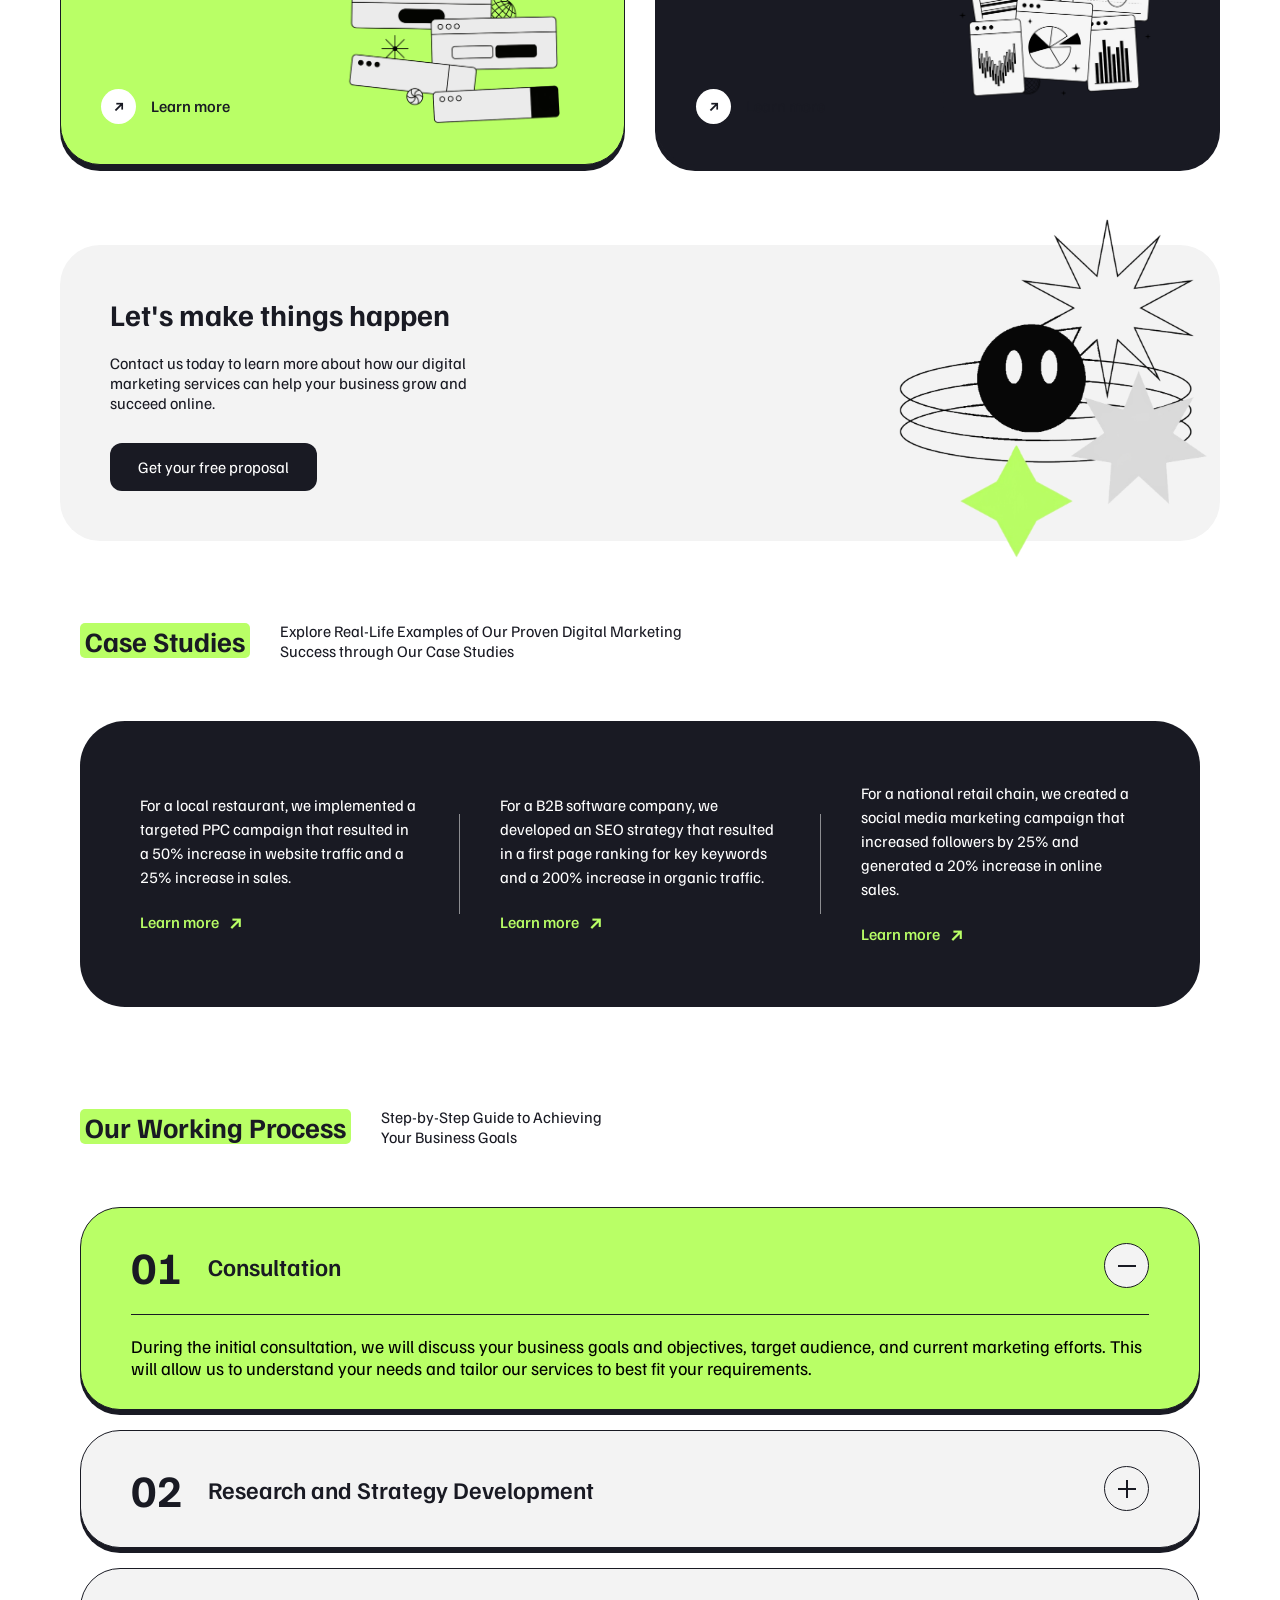
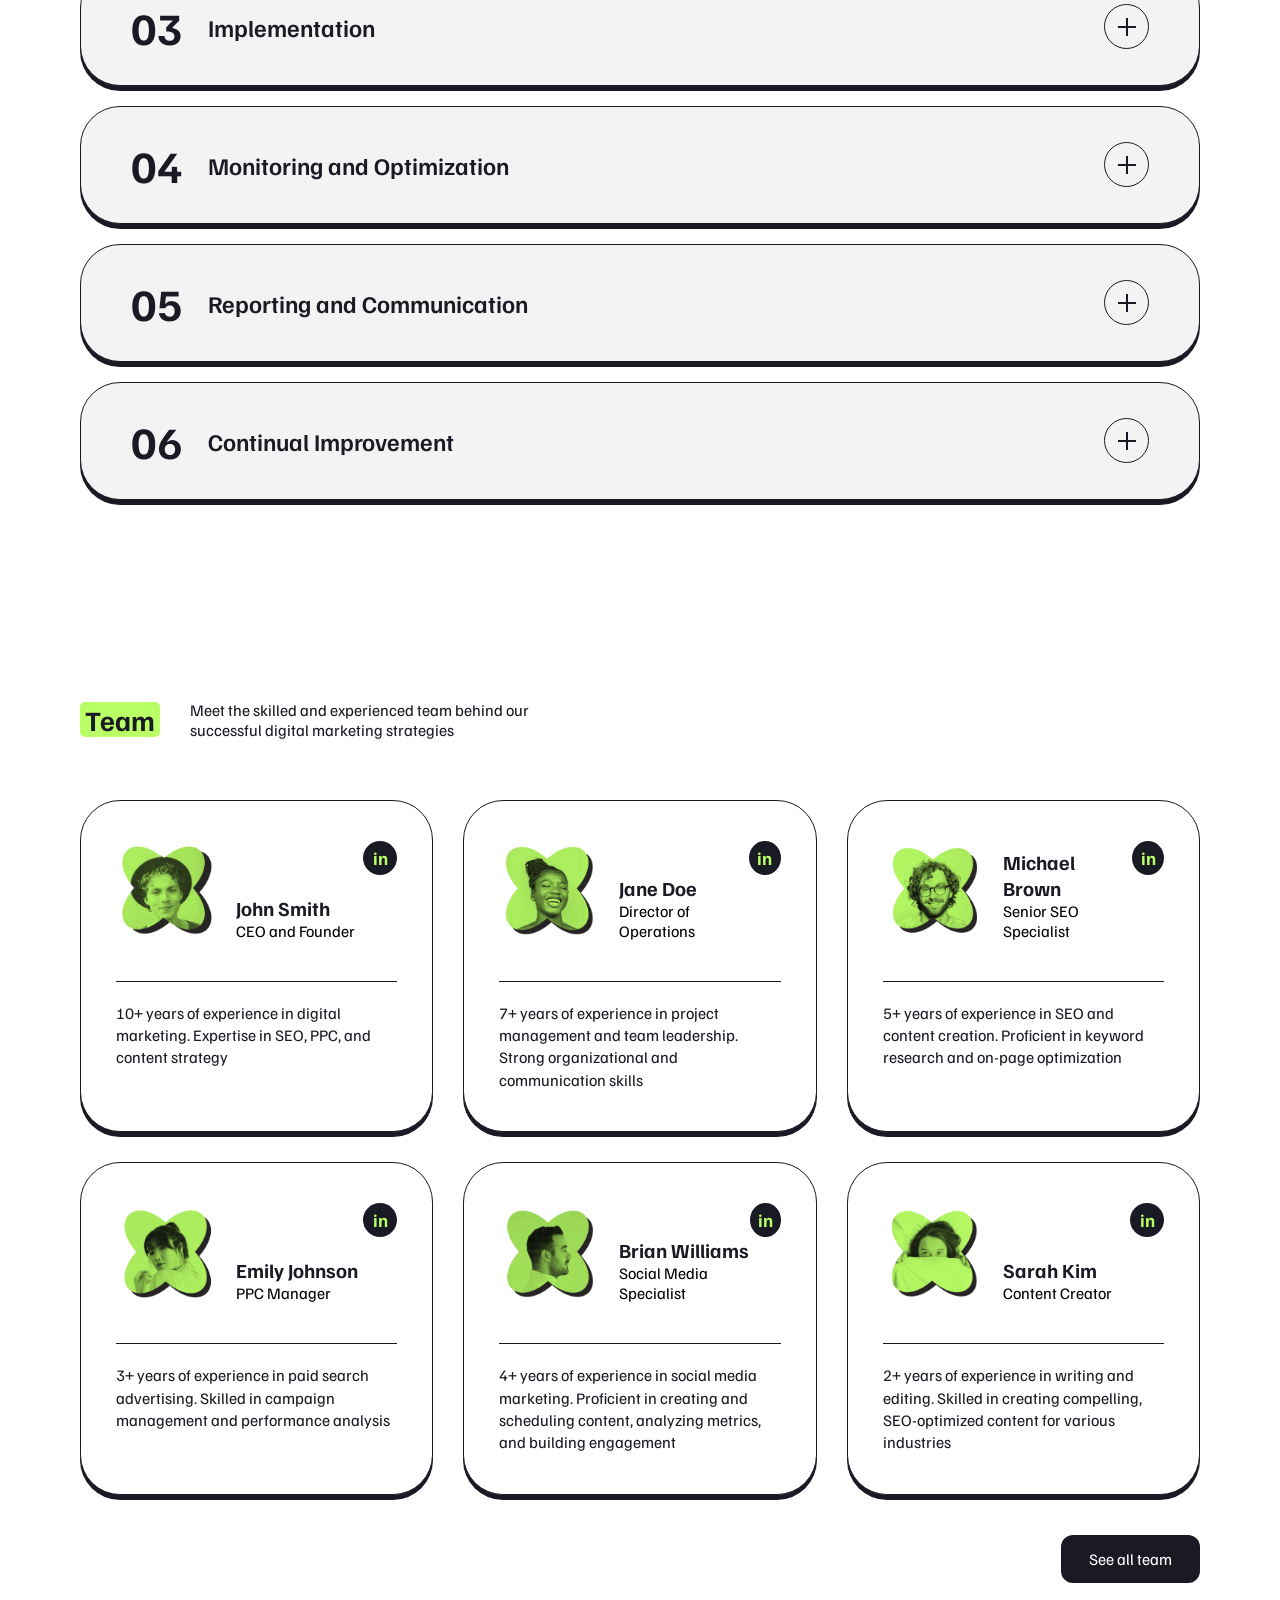
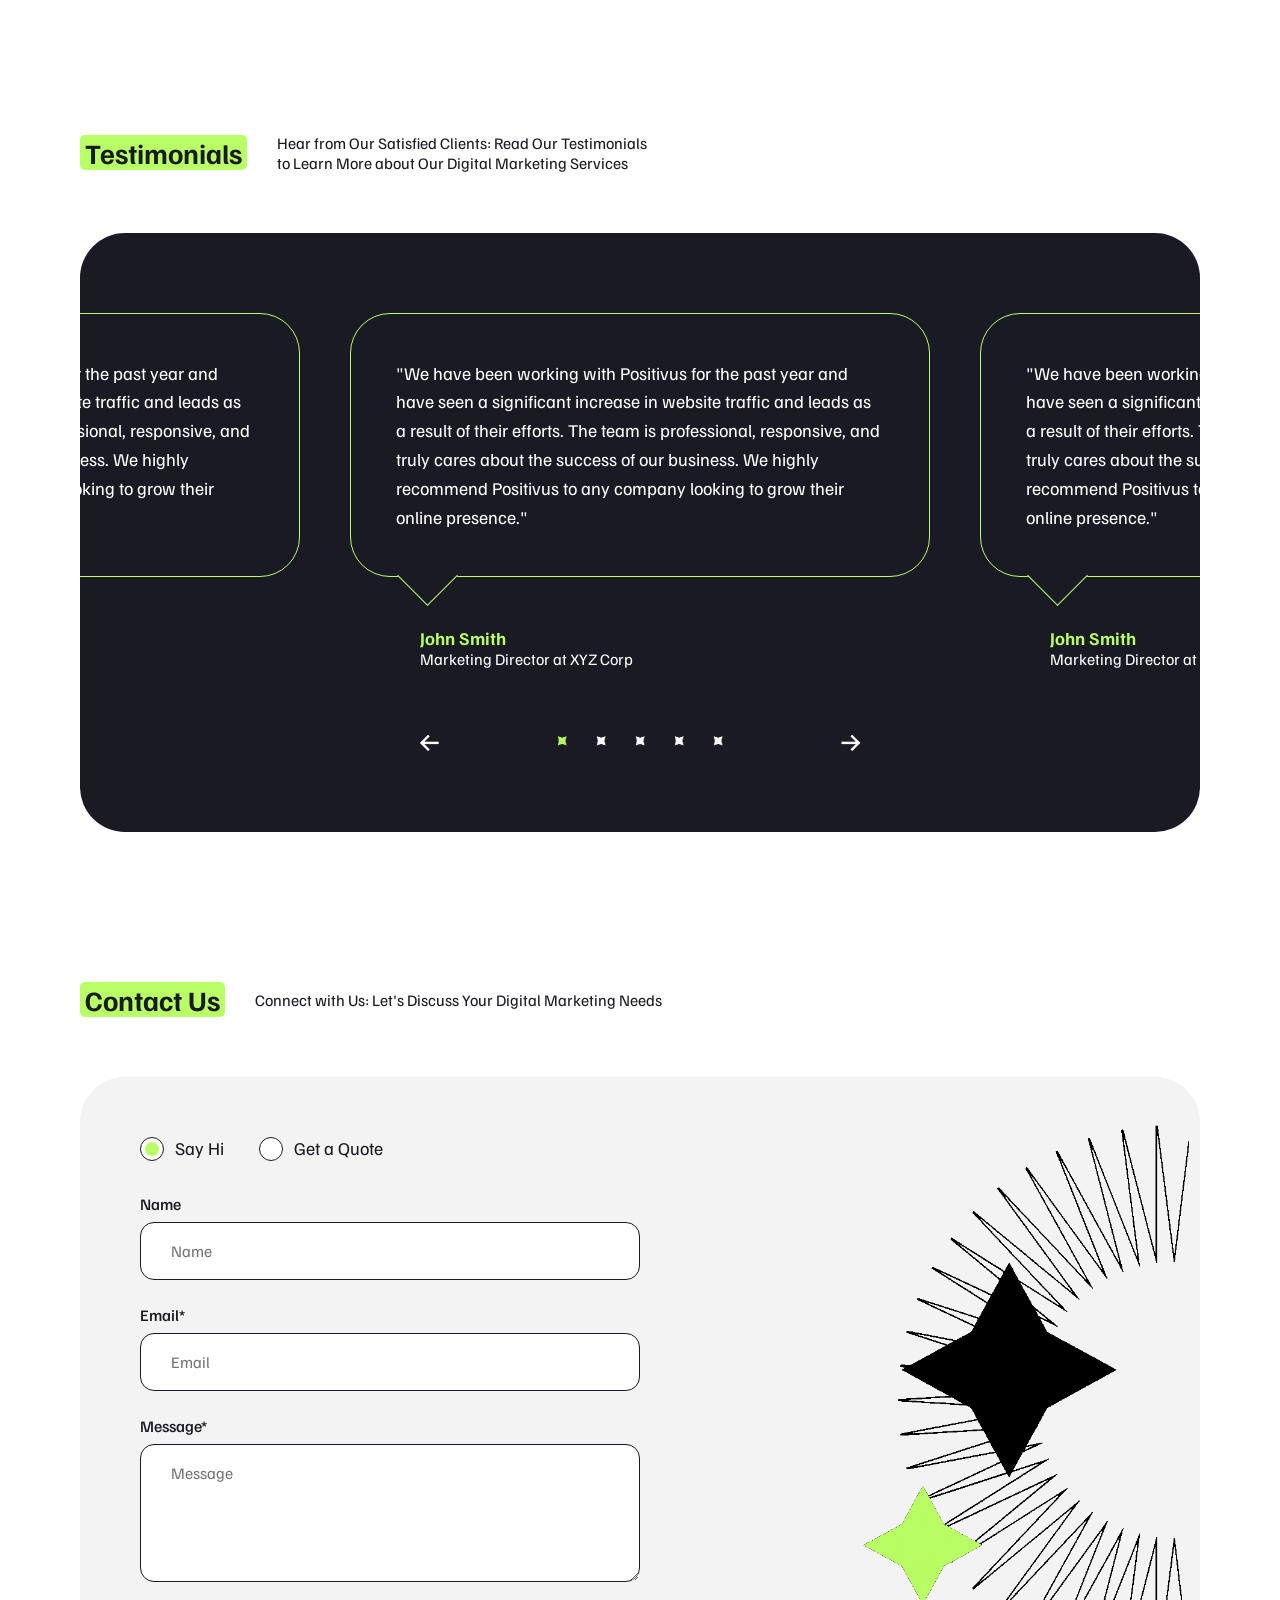
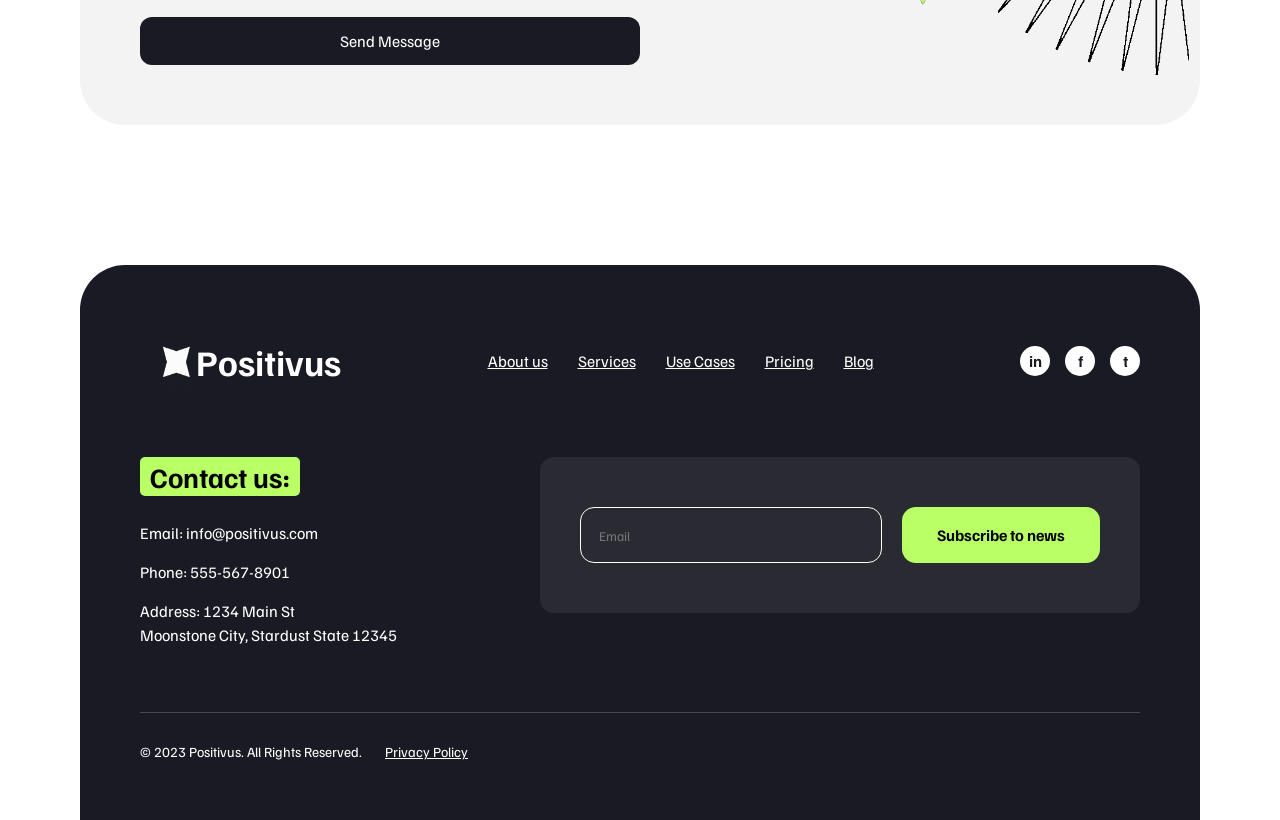
==== commit 0d0d29bd: "index.html" ====
--- a/parte-1/index.html
+++ b/parte-1/index.html
@@ -144,7 +144,6 @@
             </div>
         </section>
 
-        2 parte
         <section class="case-studies container">
     <div class="section-header">
         <h2 class="label-green">Case Studies</h2>
@@ -173,7 +172,6 @@
     </div>
 </section>
 
-    3 parte
         <section class="process-section container">
     <div class="section-header">
         <h2 class="label-green">Our Working Process</h2>
@@ -267,7 +265,6 @@
     </div>
 </section>
 
-4 parte
 <section class="team-section container">
     <div class="section-header">
         <h2 class="label-green">Team</h2>
@@ -371,7 +368,6 @@
     </div>
 </section>
 
-5 parte
 <section class="testimonials-section container">
     <div class="section-header">
         <h2 class="label-green">Testimonials</h2>
@@ -429,7 +425,6 @@
     </div>
 </section>
 
-6 parte
 <section class="contact-section container">
     <div class="section-header">
         <h2 class="label-green">Contact Us</h2>
@@ -475,7 +470,6 @@
     </div>
 </section>
 
-7 parte
 <footer class="footer container">
     <div class="footer-inner bg-black">
         <div class="footer-top">
@@ -525,4 +519,4 @@
     </main>
 
 </body>
-</html>+</html>
